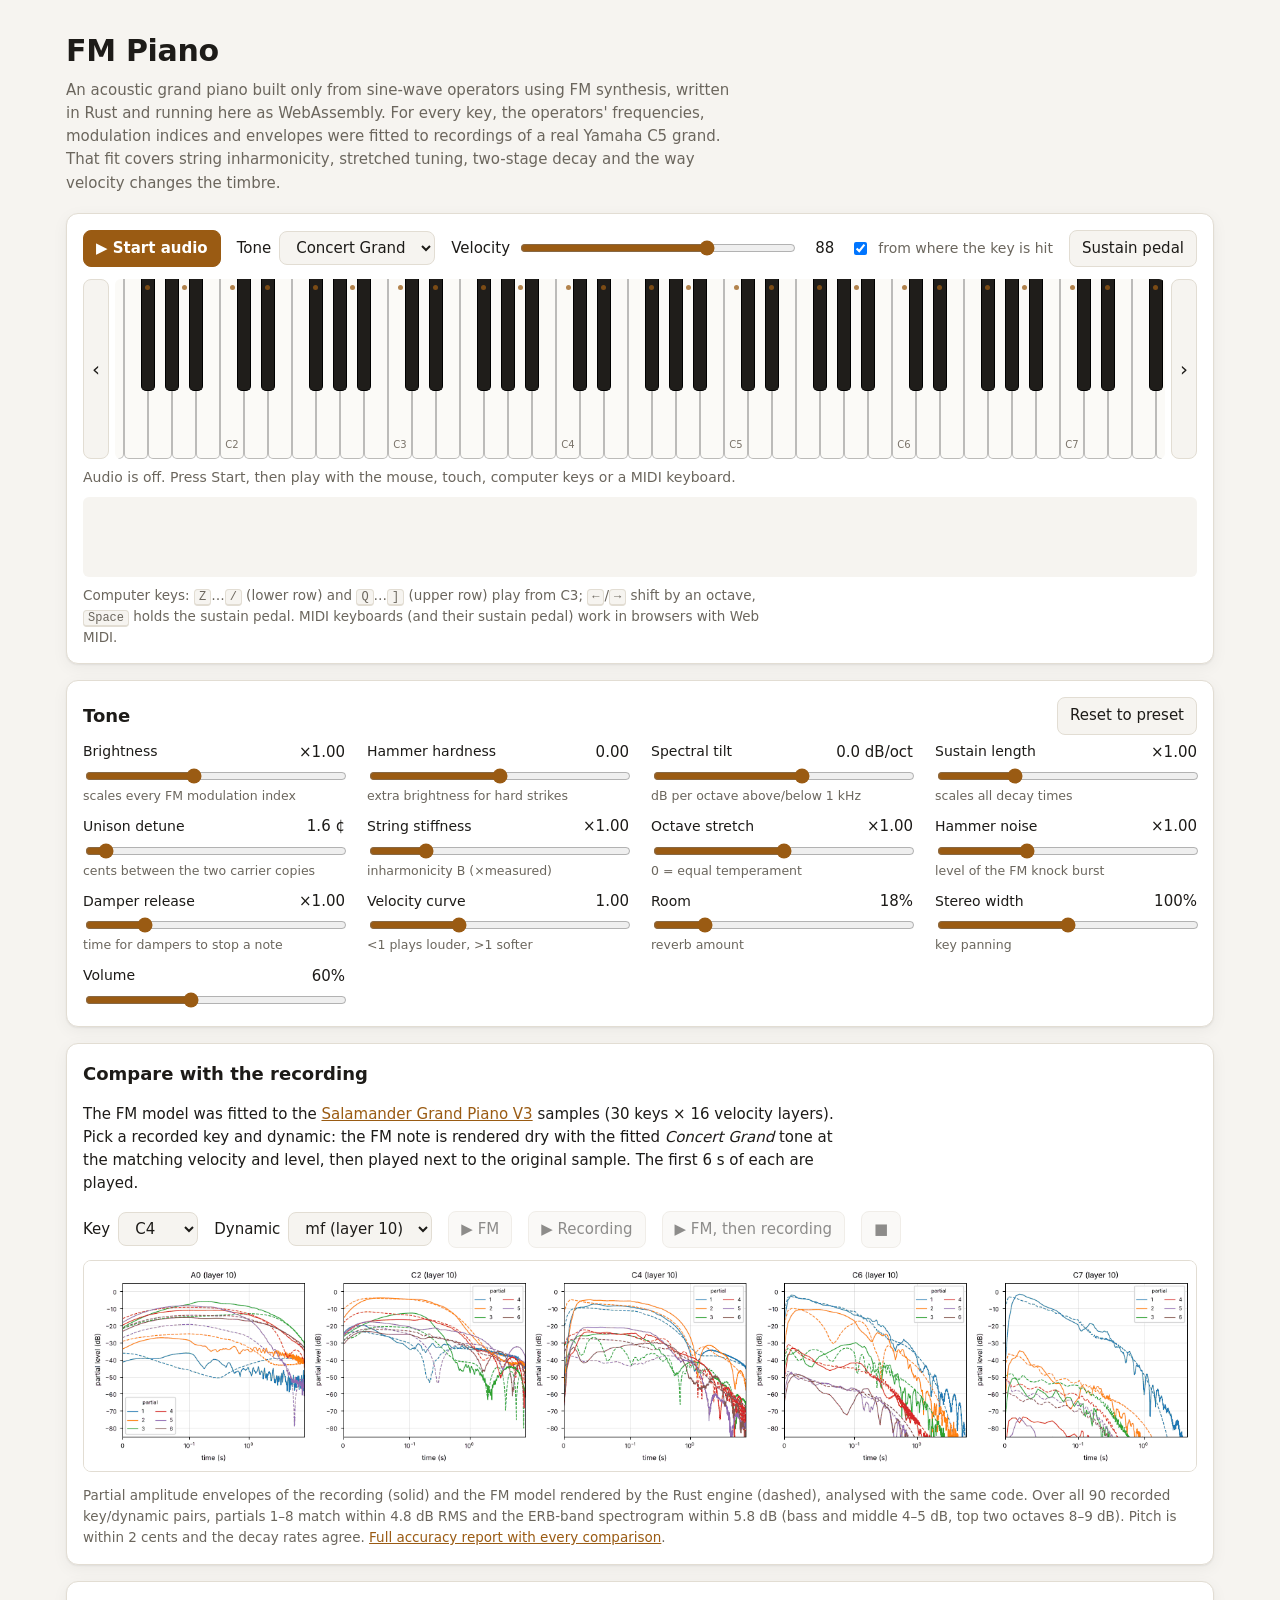
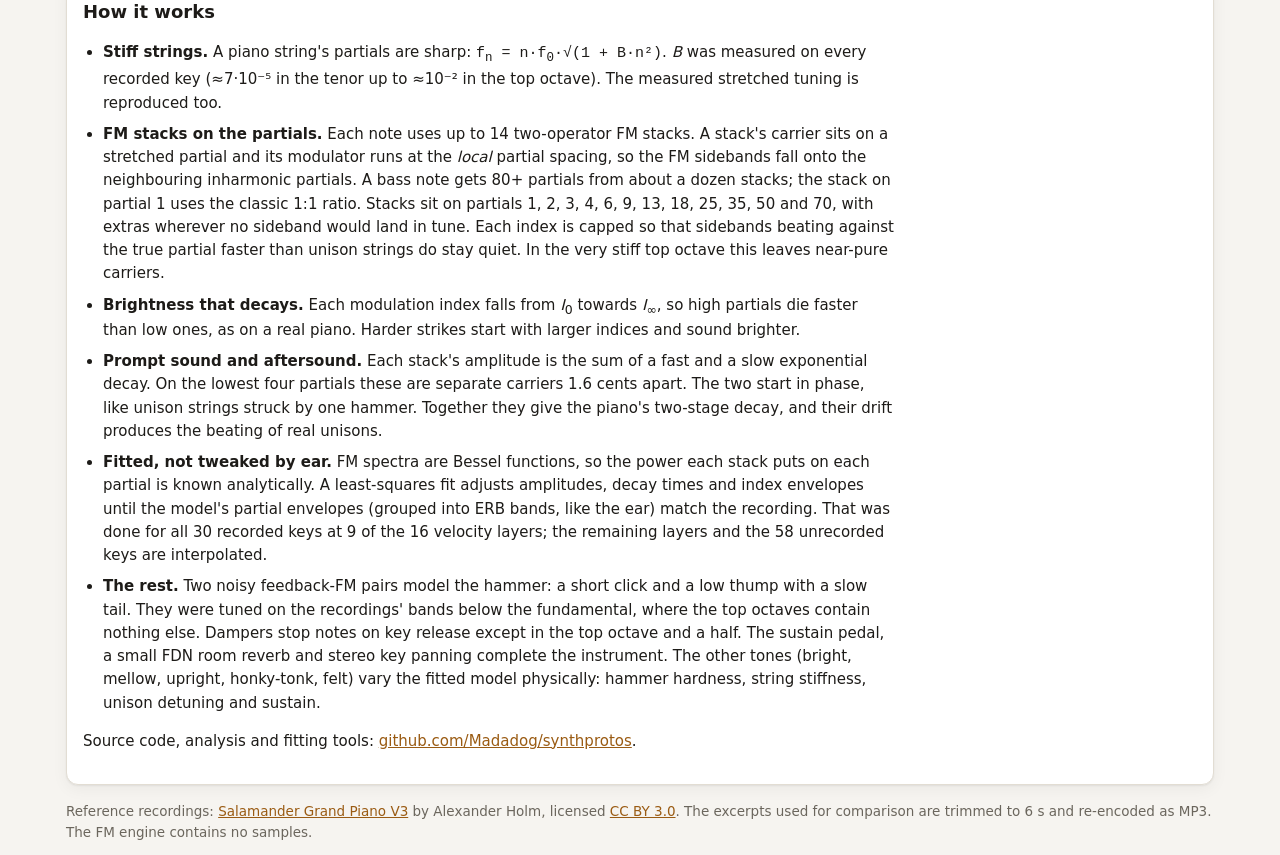
==== docs/index.html @ 1aa02323 "Add FM piano: Rust synth fitted to Salamander recordings, WASM web demo An acoustic piano made only " ====
<!doctype html>
<html lang="en">
<head>
<meta charset="utf-8">
<meta name="viewport" content="width=device-width, initial-scale=1">
<title>FM Piano</title>
<meta name="description" content="An acoustic piano emulated with FM synthesis in Rust/WebAssembly, fitted to recordings of a real grand piano.">
<link rel="stylesheet" href="style.css">
</head>
<body>
<header class="wrap">
  <h1>FM Piano</h1>
  <p class="lede">An acoustic grand piano built only from sine-wave operators using FM synthesis, written in Rust and running here as WebAssembly. For every key, the operators' frequencies, modulation indices and envelopes were fitted to recordings of a real Yamaha&nbsp;C5 grand. That fit covers string inharmonicity, stretched tuning, two-stage decay and the way velocity changes the timbre.</p>
</header>

<main class="wrap">
  <section class="panel" id="play">
    <div class="toolbar">
      <button id="power" class="primary" disabled>Loading…</button>
      <label>Tone <select id="preset" disabled></select></label>
      <label class="grow">Velocity <input type="range" id="velocity" min="1" max="127" value="88"><output id="velout">88</output></label>
      <label class="chk"><input type="checkbox" id="velpos" checked> from where the key is hit</label>
      <button id="sustain" aria-pressed="false" title="Space bar">Sustain pedal</button>
    </div>
    <div class="kbd-row">
      <button class="scroll" id="kbd-left" aria-label="Scroll keyboard left">‹</button>
      <div id="kbd-wrap"><div id="keyboard" role="group" aria-label="Piano keyboard, 88 keys"></div></div>
      <button class="scroll" id="kbd-right" aria-label="Scroll keyboard right">›</button>
    </div>
    <div class="statusbar">
      <span id="status">Audio is off. Press Start, then play with the mouse, touch, computer keys or a MIDI keyboard.</span>
      <span id="voices"></span>
    </div>
    <canvas id="scope" aria-label="Output spectrum"></canvas>
    <p class="hint">Computer keys: <kbd>Z</kbd>…<kbd>/</kbd> (lower row) and <kbd>Q</kbd>…<kbd>]</kbd> (upper row) play from <span id="octname">C3</span>; <kbd>←</kbd>/<kbd>→</kbd> shift by an octave, <kbd>Space</kbd> holds the sustain pedal. MIDI keyboards (and their sustain pedal) work in browsers with Web MIDI.</p>
  </section>

  <section class="panel" id="tone">
    <div class="head">
      <h2>Tone</h2>
      <button id="reset">Reset to preset</button>
    </div>
    <div class="sliders" id="sliders"></div>
  </section>

  <section class="panel" id="compare">
    <h2>Compare with the recording</h2>
    <p>The FM model was fitted to the <a href="https://archive.org/details/SalamanderGrandPianoV3">Salamander Grand Piano&nbsp;V3</a> samples (30 keys × 16 velocity layers). Pick a recorded key and dynamic: the FM note is rendered dry with the fitted <i>Concert Grand</i> tone at the matching velocity and level, then played next to the original sample. The first 6&nbsp;s of each are played.</p>
    <div class="toolbar">
      <label>Key <select id="ab-note"></select></label>
      <label>Dynamic <select id="ab-dyn">
        <option value="4">p (layer 4)</option>
        <option value="10" selected>mf (layer 10)</option>
        <option value="16">ff (layer 16)</option>
      </select></label>
      <button id="ab-fm" disabled>▶ FM</button>
      <button id="ab-ref" disabled>▶ Recording</button>
      <button id="ab-both" disabled>▶ FM, then recording</button>
      <button id="ab-stop" disabled>■</button>
    </div>
    <figure>
      <img src="img/fit_overview.png" alt="Partial envelopes of the recordings (solid) and the FM model (dashed) for several keys" loading="lazy">
      <figcaption>Partial amplitude envelopes of the recording (solid) and the FM model rendered by the Rust engine (dashed), analysed with the same code. Over all 90 recorded key/dynamic pairs, partials 1–8 match within 4.8&nbsp;dB RMS and the ERB-band spectrogram within 5.8&nbsp;dB (bass and middle 4–5&nbsp;dB, top two octaves 8–9&nbsp;dB). Pitch is within 2&nbsp;cents and the decay rates agree. <a href="img/">Full accuracy report with every comparison</a>.</figcaption>
    </figure>
  </section>

  <section class="panel" id="how">
    <h2>How it works</h2>
    <ul class="how">
      <li><b>Stiff strings.</b> A piano string's partials are sharp: <code>f<sub>n</sub> = n·f<sub>0</sub>·√(1 + B·n²)</code>. <i>B</i> was measured on every recorded key (≈7·10⁻⁵ in the tenor up to ≈10⁻² in the top octave). The measured stretched tuning is reproduced too.</li>
      <li><b>FM stacks on the partials.</b> Each note uses up to 14 two-operator FM stacks. A stack's carrier sits on a stretched partial and its modulator runs at the <i>local</i> partial spacing, so the FM sidebands fall onto the neighbouring inharmonic partials. A bass note gets 80+ partials from about a dozen stacks; the stack on partial 1 uses the classic 1:1 ratio. Stacks sit on partials 1, 2, 3, 4, 6, 9, 13, 18, 25, 35, 50 and 70, with extras wherever no sideband would land in tune. Each index is capped so that sidebands beating against the true partial faster than unison strings do stay quiet. In the very stiff top octave this leaves near-pure carriers.</li>
      <li><b>Brightness that decays.</b> Each modulation index falls from <i>I</i><sub>0</sub> towards <i>I</i><sub>∞</sub>, so high partials die faster than low ones, as on a real piano. Harder strikes start with larger indices and sound brighter.</li>
      <li><b>Prompt sound and aftersound.</b> Each stack's amplitude is the sum of a fast and a slow exponential decay. On the lowest four partials these are separate carriers 1.6 cents apart. The two start in phase, like unison strings struck by one hammer. Together they give the piano's two-stage decay, and their drift produces the beating of real unisons.</li>
      <li><b>Fitted, not tweaked by ear.</b> FM spectra are Bessel functions, so the power each stack puts on each partial is known analytically. A least-squares fit adjusts amplitudes, decay times and index envelopes until the model's partial envelopes (grouped into ERB bands, like the ear) match the recording. That was done for all 30 recorded keys at 9 of the 16 velocity layers; the remaining layers and the 58 unrecorded keys are interpolated.</li>
      <li><b>The rest.</b> Two noisy feedback-FM pairs model the hammer: a short click and a low thump with a slow tail. They were tuned on the recordings' bands below the fundamental, where the top octaves contain nothing else. Dampers stop notes on key release except in the top octave and a half. The sustain pedal, a small FDN room reverb and stereo key panning complete the instrument. The other tones (bright, mellow, upright, honky-tonk, felt) vary the fitted model physically: hammer hardness, string stiffness, unison detuning and sustain.</li>
    </ul>
    <p>Source code, analysis and fitting tools: <a id="repo-link" href="https://github.com/Madadog/synthprotos">github.com/Madadog/synthprotos</a>.</p>
  </section>
</main>

<footer class="wrap">
  <p>Reference recordings: <a href="https://archive.org/details/SalamanderGrandPianoV3">Salamander Grand Piano V3</a> by Alexander Holm, licensed <a href="https://creativecommons.org/licenses/by/3.0/">CC BY 3.0</a>. The excerpts used for comparison are trimmed to 6&nbsp;s and re-encoded as MP3. The FM engine contains no samples.</p>
</footer>
<script type="module" src="app.js"></script>
</body>
</html>
---- docs/style.css ----
:root {
  --bg: #f6f4f0;
  --panel: #ffffff;
  --text: #1d1b18;
  --muted: #6b665d;
  --line: #e2ddd3;
  --accent: #9a5b13;
  --accent-text: #ffffff;
  --white-key: #fbfaf7;
  --white-key-down: #e9c58f;
  --black-key: #1f1d1a;
  --black-key-down: #a8661c;
  --shadow: 0 1px 2px rgba(0, 0, 0, .06), 0 4px 16px rgba(0, 0, 0, .05);
  color-scheme: light;
}
@media (prefers-color-scheme: dark) {
  :root {
    --bg: #141310;
    --panel: #1d1b17;
    --text: #ece8df;
    --muted: #a39d91;
    --line: #34302a;
    --accent: #d9913a;
    --accent-text: #1a1206;
    --white-key: #e9e5dc;
    --white-key-down: #e0b06a;
    --black-key: #0b0a09;
    --black-key-down: #b8742a;
    --shadow: 0 1px 2px rgba(0, 0, 0, .4);
    color-scheme: dark;
  }
}
* { box-sizing: border-box; }
html { -webkit-text-size-adjust: 100%; }
body {
  margin: 0;
  background: var(--bg);
  color: var(--text);
  font: 15px/1.55 system-ui, -apple-system, "Segoe UI", Roboto, sans-serif;
}
a { color: var(--accent); }
.wrap { max-width: 1180px; margin: 0 auto; padding: 0 16px; }
header h1 { font-size: 30px; margin: 28px 0 4px; letter-spacing: -.01em; }
.lede { margin: 0 0 18px; color: var(--muted); max-width: 70ch; }
.panel {
  background: var(--panel);
  border: 1px solid var(--line);
  border-radius: 12px;
  padding: 16px;
  margin: 0 0 16px;
  box-shadow: var(--shadow);
}
.panel h2 { font-size: 18px; margin: 0 0 10px; }
.panel p { max-width: 80ch; }
.head { display: flex; align-items: center; justify-content: space-between; gap: 12px; margin-bottom: 6px; }
.head h2 { margin: 0; }
.toolbar { display: flex; flex-wrap: wrap; align-items: center; gap: 10px 16px; margin-bottom: 12px; }
.toolbar label { display: inline-flex; align-items: center; gap: 8px; }
.toolbar .grow { flex: 1 1 220px; }
.toolbar .grow input { flex: 1; min-width: 80px; }
.chk { color: var(--muted); font-size: 14px; }
button, select {
  font: inherit;
  color: var(--text);
  background: var(--bg);
  border: 1px solid var(--line);
  border-radius: 8px;
  padding: 6px 12px;
  cursor: pointer;
}
button:hover:not(:disabled), select:hover:not(:disabled) { border-color: var(--accent); }
button:disabled, select:disabled { opacity: .5; cursor: default; }
button.primary { background: var(--accent); color: var(--accent-text); border-color: var(--accent); font-weight: 600; }
button[aria-pressed="true"] { background: var(--accent); color: var(--accent-text); border-color: var(--accent); }
output { font-variant-numeric: tabular-nums; min-width: 3ch; display: inline-block; text-align: right; }
input[type=range] { accent-color: var(--accent); }

.kbd-row { display: flex; align-items: stretch; gap: 6px; }
.kbd-row .scroll { padding: 0 8px; font-size: 20px; }
#kbd-wrap { overflow-x: auto; flex: 1; border-radius: 6px; scrollbar-width: thin; }
#keyboard { position: relative; height: 180px; user-select: none; -webkit-user-select: none; touch-action: none; }
.key { position: absolute; top: 0; border: 1px solid #00000040; border-top: none; border-radius: 0 0 5px 5px; }
.key.white { background: var(--white-key); height: 100%; z-index: 1; }
.key.black { background: var(--black-key); height: 62%; z-index: 2; border-color: #000; }
.key.white.down { background: var(--white-key-down); }
.key.black.down { background: var(--black-key-down); }
.key .lbl { position: absolute; bottom: 6px; width: 100%; text-align: center; font-size: 10px; color: #7b746a; pointer-events: none; }
.key.ref::after {
  content: ""; position: absolute; top: 6px; left: 50%; width: 5px; height: 5px; margin-left: -2.5px;
  border-radius: 50%; background: var(--accent); opacity: .75;
}
.statusbar { display: flex; justify-content: space-between; gap: 12px; color: var(--muted); font-size: 14px; margin-top: 8px; }
#scope { width: 100%; height: 80px; display: block; margin-top: 8px; border-radius: 6px; background: var(--bg); }
.hint { color: var(--muted); font-size: 13.5px; margin: 8px 0 0; }
kbd { font: 12px ui-monospace, monospace; border: 1px solid var(--line); border-bottom-width: 2px; border-radius: 4px; padding: 0 4px; background: var(--bg); }

.sliders { display: grid; grid-template-columns: repeat(auto-fill, minmax(250px, 1fr)); gap: 10px 22px; }
.slider { display: grid; grid-template-columns: 1fr auto; align-items: center; gap: 2px 8px; }
.slider span { font-size: 14px; }
.slider input { grid-column: 1 / -1; width: 100%; }
.slider small { grid-column: 1 / -1; color: var(--muted); font-size: 12.5px; margin-top: -2px; }

figure { margin: 12px 0 0; }
figure img { width: 100%; height: auto; border-radius: 8px; border: 1px solid var(--line); background: #fff; }
figcaption { color: var(--muted); font-size: 13.5px; margin-top: 6px; }
.how { padding-left: 20px; max-width: 85ch; }
.how li { margin-bottom: 8px; }
footer { color: var(--muted); font-size: 13.5px; padding-bottom: 32px; }
@media (max-width: 600px) {
  header h1 { font-size: 24px; }
  #keyboard { height: 150px; }
}
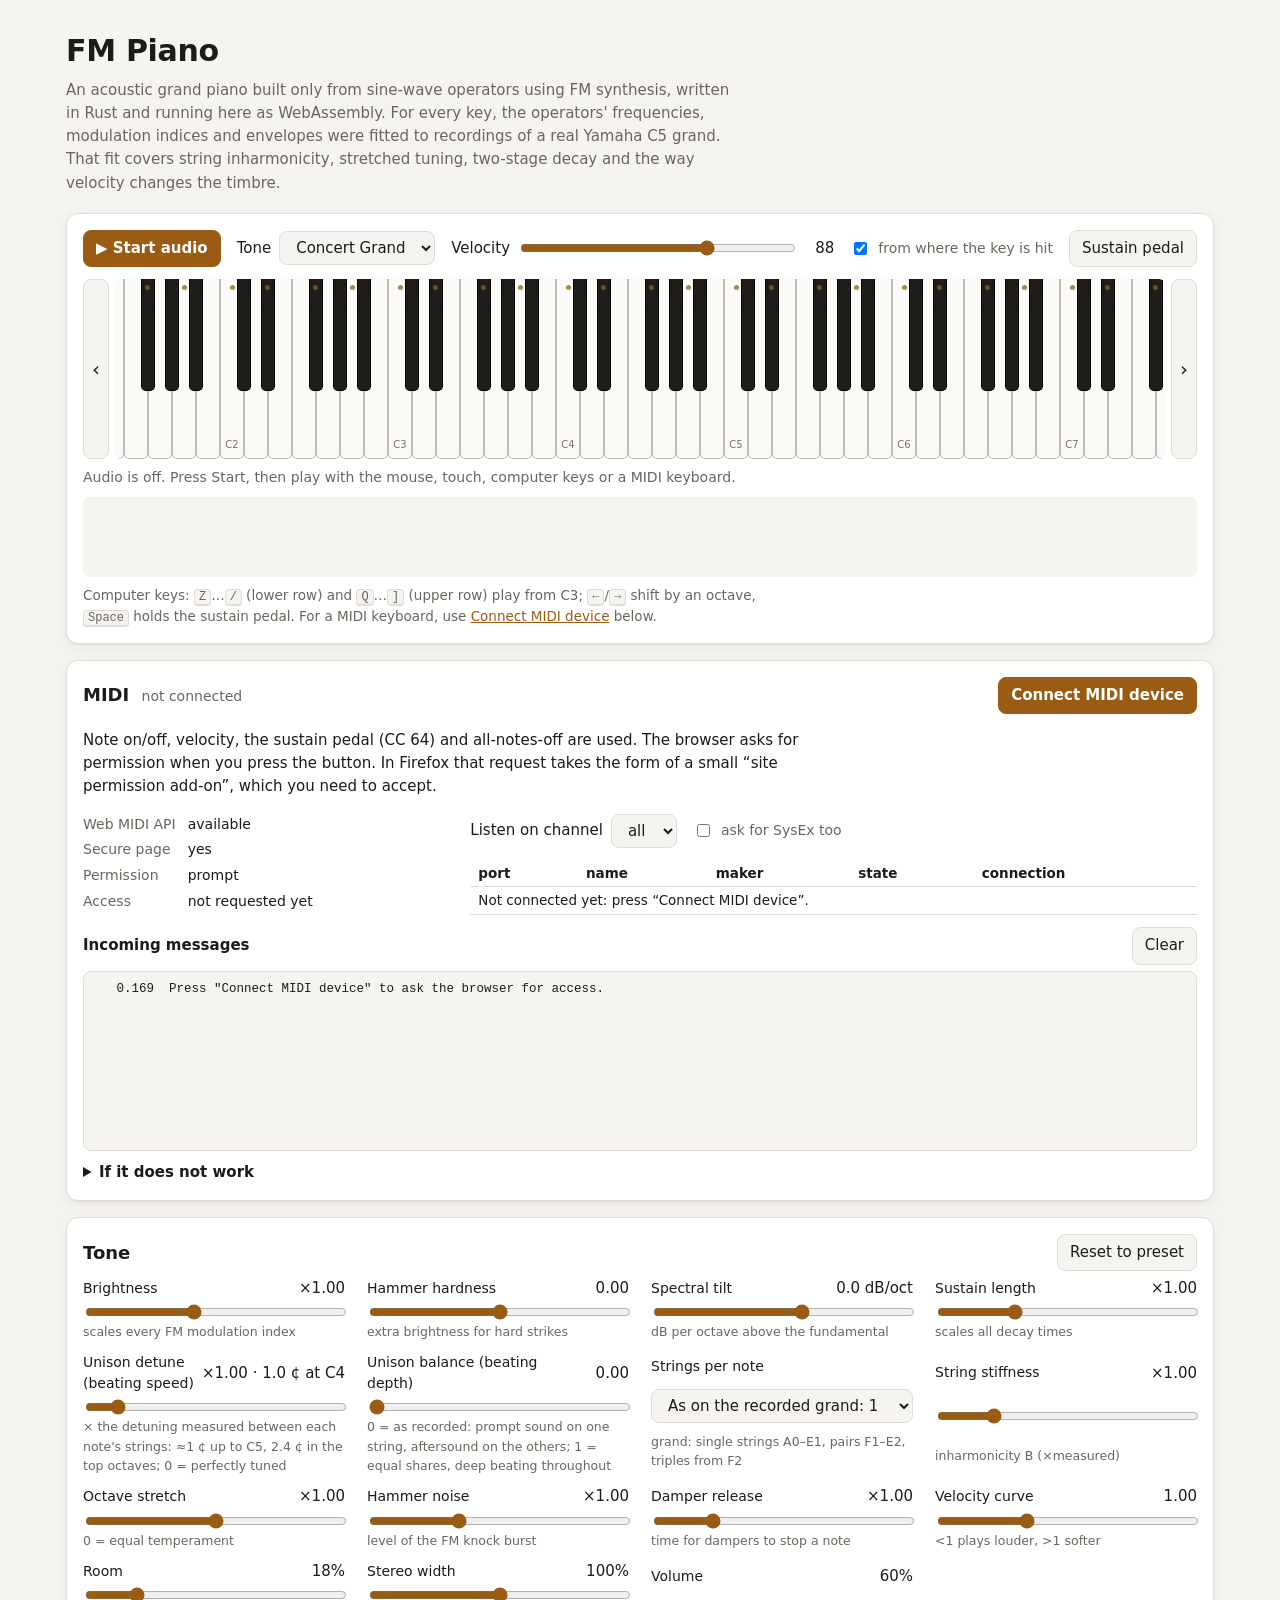
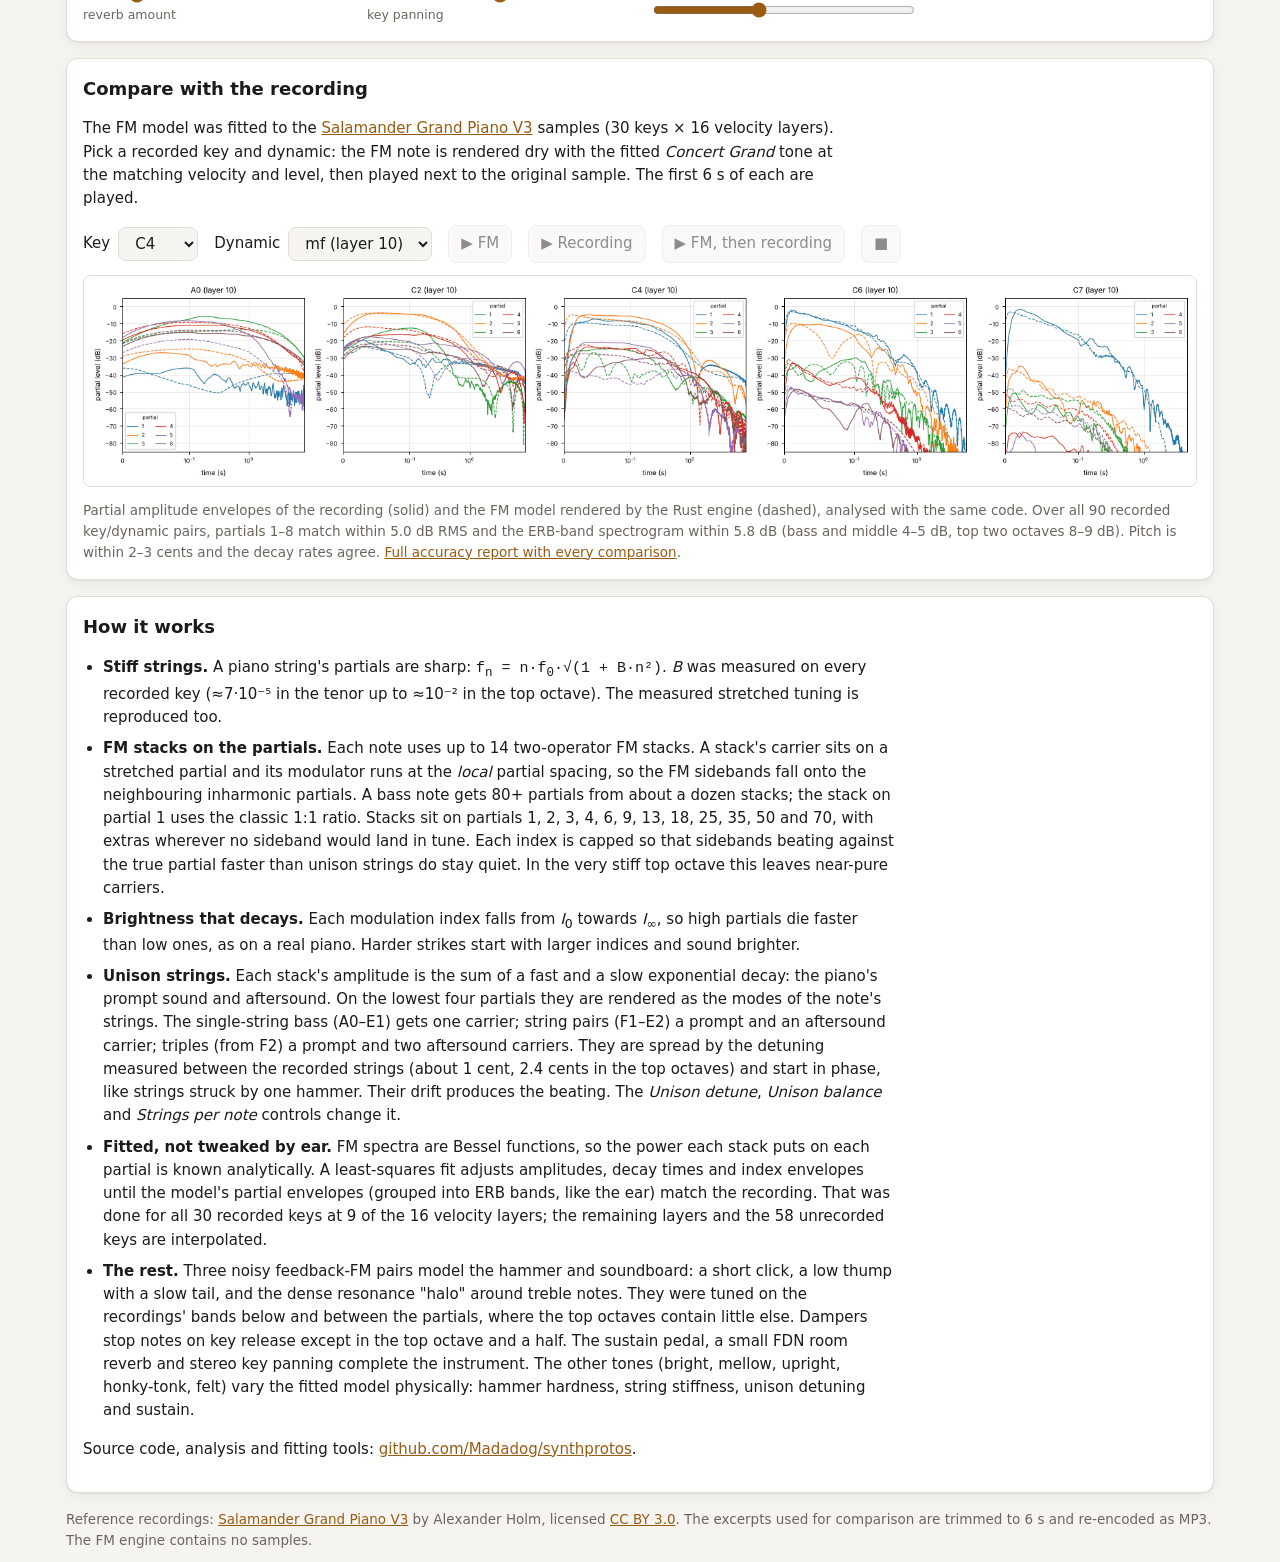
==== commit 8ad4104b: "Model 1/2/3 unison strings with adjustable beating; add MIDI diagnostics panel Unison strings - tool" ====
--- a/docs/index.html
+++ b/docs/index.html
@@ -32,7 +32,43 @@
       <span id="voices"></span>
     </div>
     <canvas id="scope" aria-label="Output spectrum"></canvas>
-    <p class="hint">Computer keys: <kbd>Z</kbd>…<kbd>/</kbd> (lower row) and <kbd>Q</kbd>…<kbd>]</kbd> (upper row) play from <span id="octname">C3</span>; <kbd>←</kbd>/<kbd>→</kbd> shift by an octave, <kbd>Space</kbd> holds the sustain pedal. MIDI keyboards (and their sustain pedal) work in browsers with Web MIDI.</p>
+    <p class="hint">Computer keys: <kbd>Z</kbd>…<kbd>/</kbd> (lower row) and <kbd>Q</kbd>…<kbd>]</kbd> (upper row) play from <span id="octname">C3</span>; <kbd>←</kbd>/<kbd>→</kbd> shift by an octave, <kbd>Space</kbd> holds the sustain pedal. For a MIDI keyboard, use <a href="#midi">Connect MIDI device</a> below.</p>
+  </section>
+
+  <section class="panel" id="midi">
+    <div class="head">
+      <h2>MIDI <small id="midi-summary" class="muted"></small></h2>
+      <button id="midi-connect" class="primary" disabled>Connect MIDI device</button>
+    </div>
+    <p>Note on/off, velocity, the sustain pedal (CC 64) and all-notes-off are used. The browser asks for permission when you press the button. In Firefox that request takes the form of a small “site permission add-on”, which you need to accept.</p>
+    <div class="midi-grid">
+      <dl class="midi-status">
+        <dt>Web MIDI API</dt><dd id="midi-api">…</dd>
+        <dt>Secure page</dt><dd id="midi-secure">…</dd>
+        <dt>Permission</dt><dd id="midi-perm">…</dd>
+        <dt>Access</dt><dd id="midi-access">not requested yet</dd>
+      </dl>
+      <div>
+        <div class="toolbar">
+          <label>Listen on channel <select id="midi-channel"><option value="-1">all</option></select></label>
+          <label class="chk"><input type="checkbox" id="midi-sysex"> ask for SysEx too</label>
+        </div>
+        <table class="midi-devices"><thead><tr><th>port</th><th>name</th><th>maker</th><th>state</th><th>connection</th></tr></thead><tbody id="midi-devices"></tbody></table>
+      </div>
+    </div>
+    <div class="toolbar log-head"><b>Incoming messages</b> <span id="midi-count" class="muted"></span><button id="midi-clear">Clear</button></div>
+    <pre id="midi-log" aria-live="polite"></pre>
+    <details id="midi-help-firefox">
+      <summary>If it does not work</summary>
+      <ul class="how">
+        <li><b>Firefox</b> (version 108 or later) grants MIDI per site through an automatically generated “site permission add-on”. After pressing <i>Connect</i>, a prompt appears at the left of the address bar asking to add it: choose to continue and add it. If you dismissed or blocked it earlier, Firefox refuses at once (the log shows <code>SecurityError</code>). Remove the old decision under <code>about:addons</code> → <i>Site Permissions</i>, or via the site information icon in the address bar, then press <i>Connect</i> again. The add-on cannot be installed in private windows, and it is disabled when <code>dom.webmidi.enabled</code> is false in <code>about:config</code> or by an enterprise policy.</li>
+        <li><b>Chrome / Edge</b>: allow “Use your MIDI devices” when asked. If you blocked it, open the site information icon in the address bar → <i>Site settings</i> → <i>MIDI devices</i> → <i>Allow</i>, then reload.</li>
+        <li><b>Safari</b> does not support Web MIDI.</li>
+        <li><b>Access granted but no devices</b>: plug the device in (the list updates by itself) and make sure no other program holds it exclusively. On Linux the browser uses ALSA, so the device should be listed by <code>aconnect -l</code>. Some devices only appear after a browser restart.</li>
+        <li><b>Messages arrive but nothing sounds</b>: press <i>Start audio</i> first, and check the channel filter.</li>
+      </ul>
+      <p class="muted">Browser: <code id="midi-browser"></code></p>
+    </details>
   </section>
 
   <section class="panel" id="tone">
@@ -60,7 +96,7 @@
     </div>
     <figure>
       <img src="img/fit_overview.png" alt="Partial envelopes of the recordings (solid) and the FM model (dashed) for several keys" loading="lazy">
-      <figcaption>Partial amplitude envelopes of the recording (solid) and the FM model rendered by the Rust engine (dashed), analysed with the same code. Over all 90 recorded key/dynamic pairs, partials 1–8 match within 4.8&nbsp;dB RMS and the ERB-band spectrogram within 5.8&nbsp;dB (bass and middle 4–5&nbsp;dB, top two octaves 8–9&nbsp;dB). Pitch is within 2&nbsp;cents and the decay rates agree. <a href="img/">Full accuracy report with every comparison</a>.</figcaption>
+      <figcaption>Partial amplitude envelopes of the recording (solid) and the FM model rendered by the Rust engine (dashed), analysed with the same code. Over all 90 recorded key/dynamic pairs, partials 1–8 match within 5.0&nbsp;dB RMS and the ERB-band spectrogram within 5.8&nbsp;dB (bass and middle 4–5&nbsp;dB, top two octaves 8–9&nbsp;dB). Pitch is within 2–3&nbsp;cents and the decay rates agree. <a href="img/">Full accuracy report with every comparison</a>.</figcaption>
     </figure>
   </section>
 
@@ -70,9 +106,9 @@
       <li><b>Stiff strings.</b> A piano string's partials are sharp: <code>f<sub>n</sub> = n·f<sub>0</sub>·√(1 + B·n²)</code>. <i>B</i> was measured on every recorded key (≈7·10⁻⁵ in the tenor up to ≈10⁻² in the top octave). The measured stretched tuning is reproduced too.</li>
       <li><b>FM stacks on the partials.</b> Each note uses up to 14 two-operator FM stacks. A stack's carrier sits on a stretched partial and its modulator runs at the <i>local</i> partial spacing, so the FM sidebands fall onto the neighbouring inharmonic partials. A bass note gets 80+ partials from about a dozen stacks; the stack on partial 1 uses the classic 1:1 ratio. Stacks sit on partials 1, 2, 3, 4, 6, 9, 13, 18, 25, 35, 50 and 70, with extras wherever no sideband would land in tune. Each index is capped so that sidebands beating against the true partial faster than unison strings do stay quiet. In the very stiff top octave this leaves near-pure carriers.</li>
       <li><b>Brightness that decays.</b> Each modulation index falls from <i>I</i><sub>0</sub> towards <i>I</i><sub>∞</sub>, so high partials die faster than low ones, as on a real piano. Harder strikes start with larger indices and sound brighter.</li>
-      <li><b>Prompt sound and aftersound.</b> Each stack's amplitude is the sum of a fast and a slow exponential decay. On the lowest four partials these are separate carriers 1.6 cents apart. The two start in phase, like unison strings struck by one hammer. Together they give the piano's two-stage decay, and their drift produces the beating of real unisons.</li>
+      <li><b>Unison strings.</b> Each stack's amplitude is the sum of a fast and a slow exponential decay: the piano's prompt sound and aftersound. On the lowest four partials they are rendered as the modes of the note's strings. The single-string bass (A0–E1) gets one carrier; string pairs (F1–E2) a prompt and an aftersound carrier; triples (from F2) a prompt and two aftersound carriers. They are spread by the detuning measured between the recorded strings (about 1&nbsp;cent, 2.4&nbsp;cents in the top octaves) and start in phase, like strings struck by one hammer. Their drift produces the beating. The <i>Unison detune</i>, <i>Unison balance</i> and <i>Strings per note</i> controls change it.</li>
       <li><b>Fitted, not tweaked by ear.</b> FM spectra are Bessel functions, so the power each stack puts on each partial is known analytically. A least-squares fit adjusts amplitudes, decay times and index envelopes until the model's partial envelopes (grouped into ERB bands, like the ear) match the recording. That was done for all 30 recorded keys at 9 of the 16 velocity layers; the remaining layers and the 58 unrecorded keys are interpolated.</li>
-      <li><b>The rest.</b> Two noisy feedback-FM pairs model the hammer: a short click and a low thump with a slow tail. They were tuned on the recordings' bands below the fundamental, where the top octaves contain nothing else. Dampers stop notes on key release except in the top octave and a half. The sustain pedal, a small FDN room reverb and stereo key panning complete the instrument. The other tones (bright, mellow, upright, honky-tonk, felt) vary the fitted model physically: hammer hardness, string stiffness, unison detuning and sustain.</li>
+      <li><b>The rest.</b> Three noisy feedback-FM pairs model the hammer and soundboard: a short click, a low thump with a slow tail, and the dense resonance "halo" around treble notes. They were tuned on the recordings' bands below and between the partials, where the top octaves contain little else. Dampers stop notes on key release except in the top octave and a half. The sustain pedal, a small FDN room reverb and stereo key panning complete the instrument. The other tones (bright, mellow, upright, honky-tonk, felt) vary the fitted model physically: hammer hardness, string stiffness, unison detuning and sustain.</li>
     </ul>
     <p>Source code, analysis and fitting tools: <a id="repo-link" href="https://github.com/Madadog/synthprotos">github.com/Madadog/synthprotos</a>.</p>
   </section>
--- a/docs/style.css
+++ b/docs/style.css
@@ -110,3 +110,23 @@
   header h1 { font-size: 24px; }
   #keyboard { height: 150px; }
 }
+
+.muted { color: var(--muted); font-weight: normal; }
+.panel h2 small { font-size: 14px; margin-left: 6px; }
+.slider select { grid-column: 1 / -1; width: 100%; }
+.midi-grid { display: grid; grid-template-columns: minmax(220px, 1fr) 2fr; gap: 12px 24px; align-items: start; }
+.midi-status { display: grid; grid-template-columns: auto 1fr; gap: 4px 12px; margin: 0; font-size: 14px; }
+.midi-status dt { color: var(--muted); }
+.midi-status dd { margin: 0; overflow-wrap: anywhere; }
+.midi-devices { width: 100%; border-collapse: collapse; font-size: 13.5px; }
+.midi-devices th, .midi-devices td { text-align: left; padding: 3px 8px; border-bottom: 1px solid var(--line); overflow-wrap: anywhere; }
+.log-head { margin: 12px 0 6px; }
+.log-head button { margin-left: auto; }
+#midi-log {
+  height: 180px; overflow: auto; margin: 0; padding: 8px 10px;
+  background: var(--bg); border: 1px solid var(--line); border-radius: 8px;
+  font: 12.5px/1.45 ui-monospace, SFMono-Regular, Menlo, Consolas, monospace; white-space: pre;
+}
+#midi details, details#midi-help-firefox { margin-top: 10px; }
+details summary { cursor: pointer; font-weight: 600; }
+@media (max-width: 700px) { .midi-grid { grid-template-columns: 1fr; } }
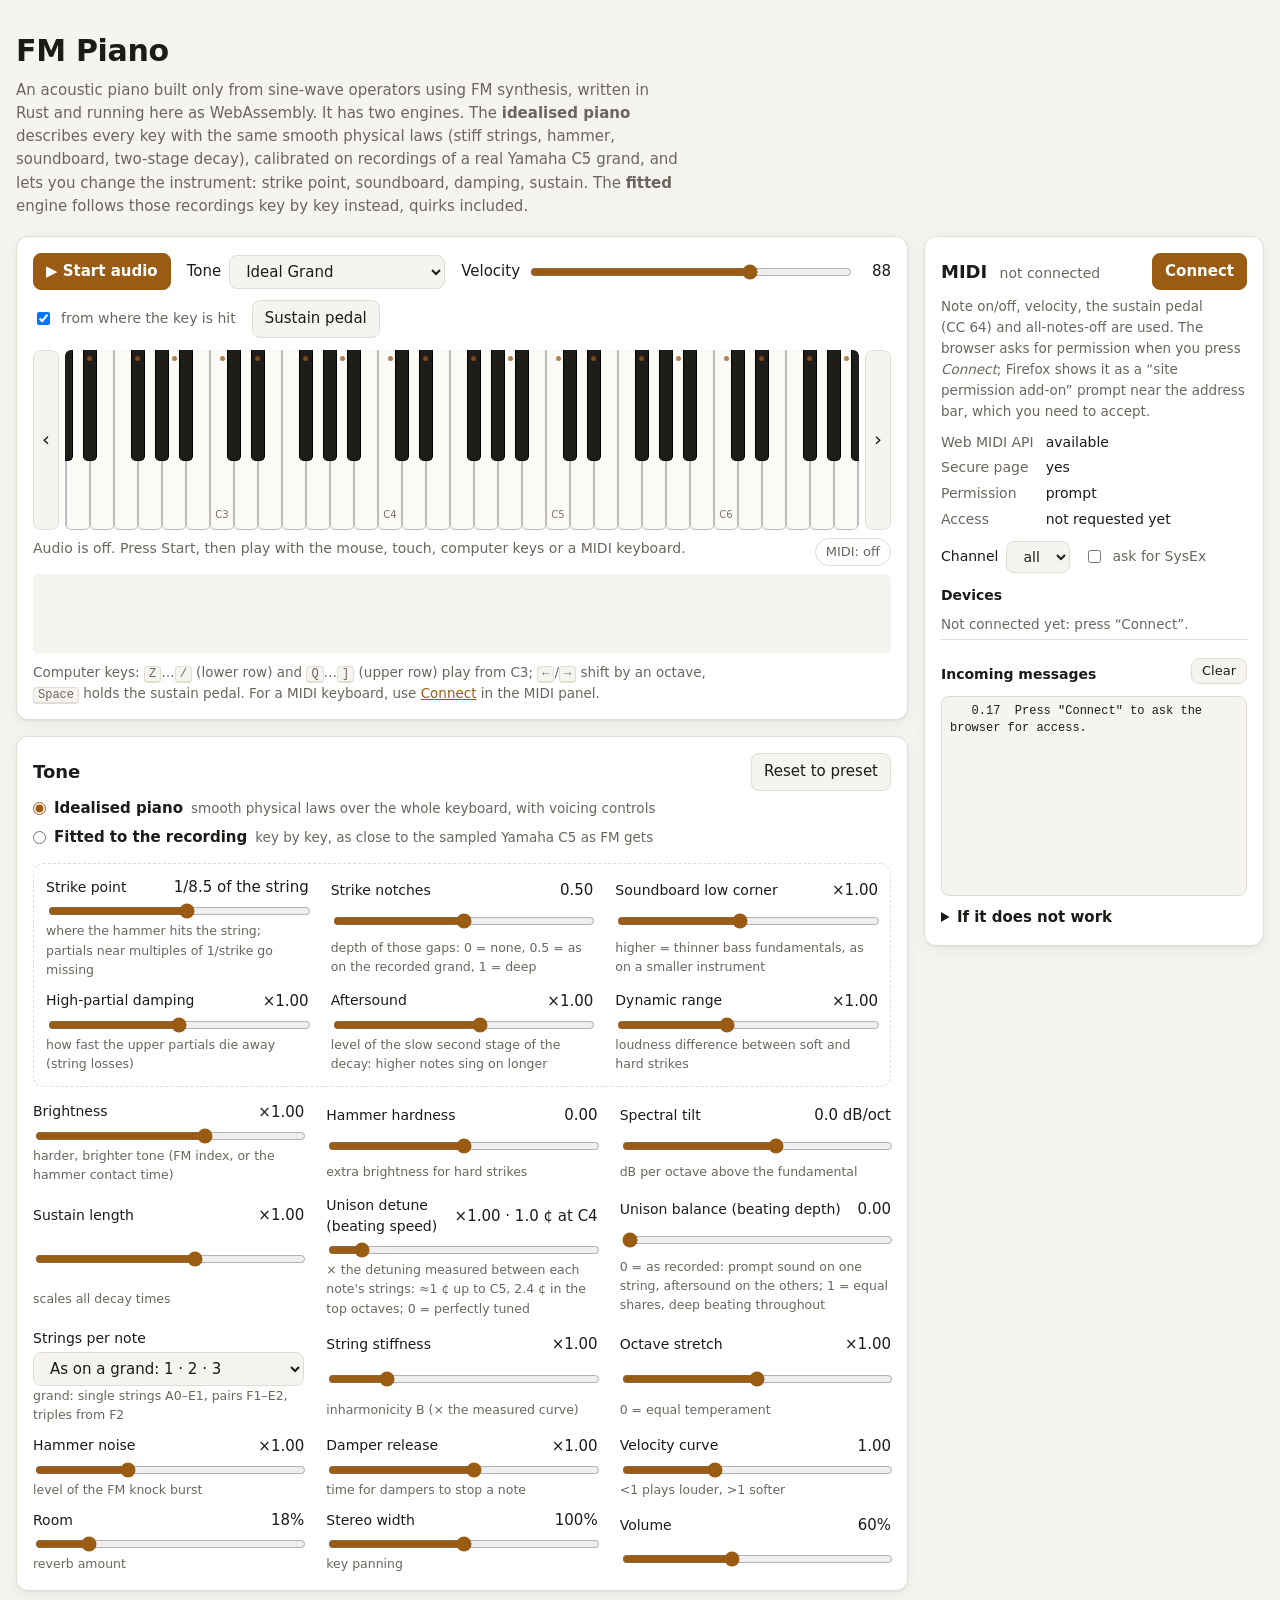
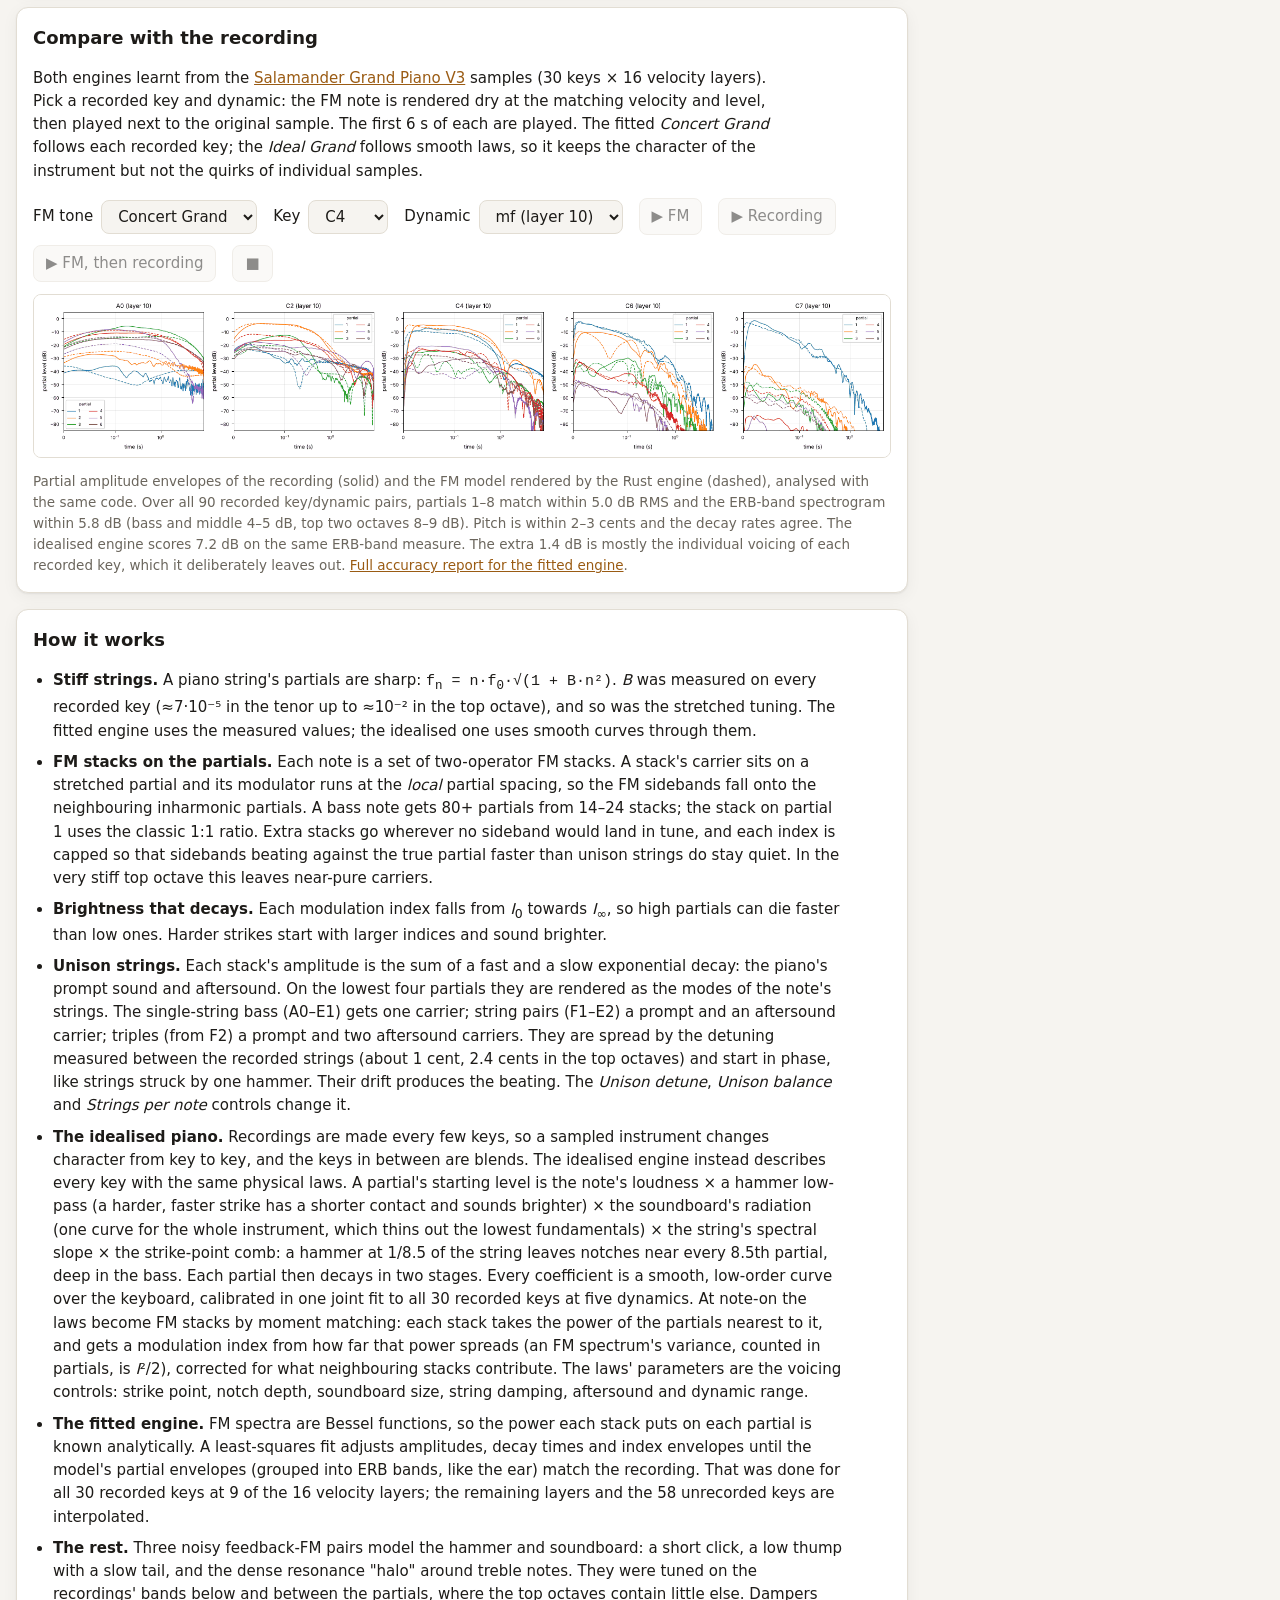
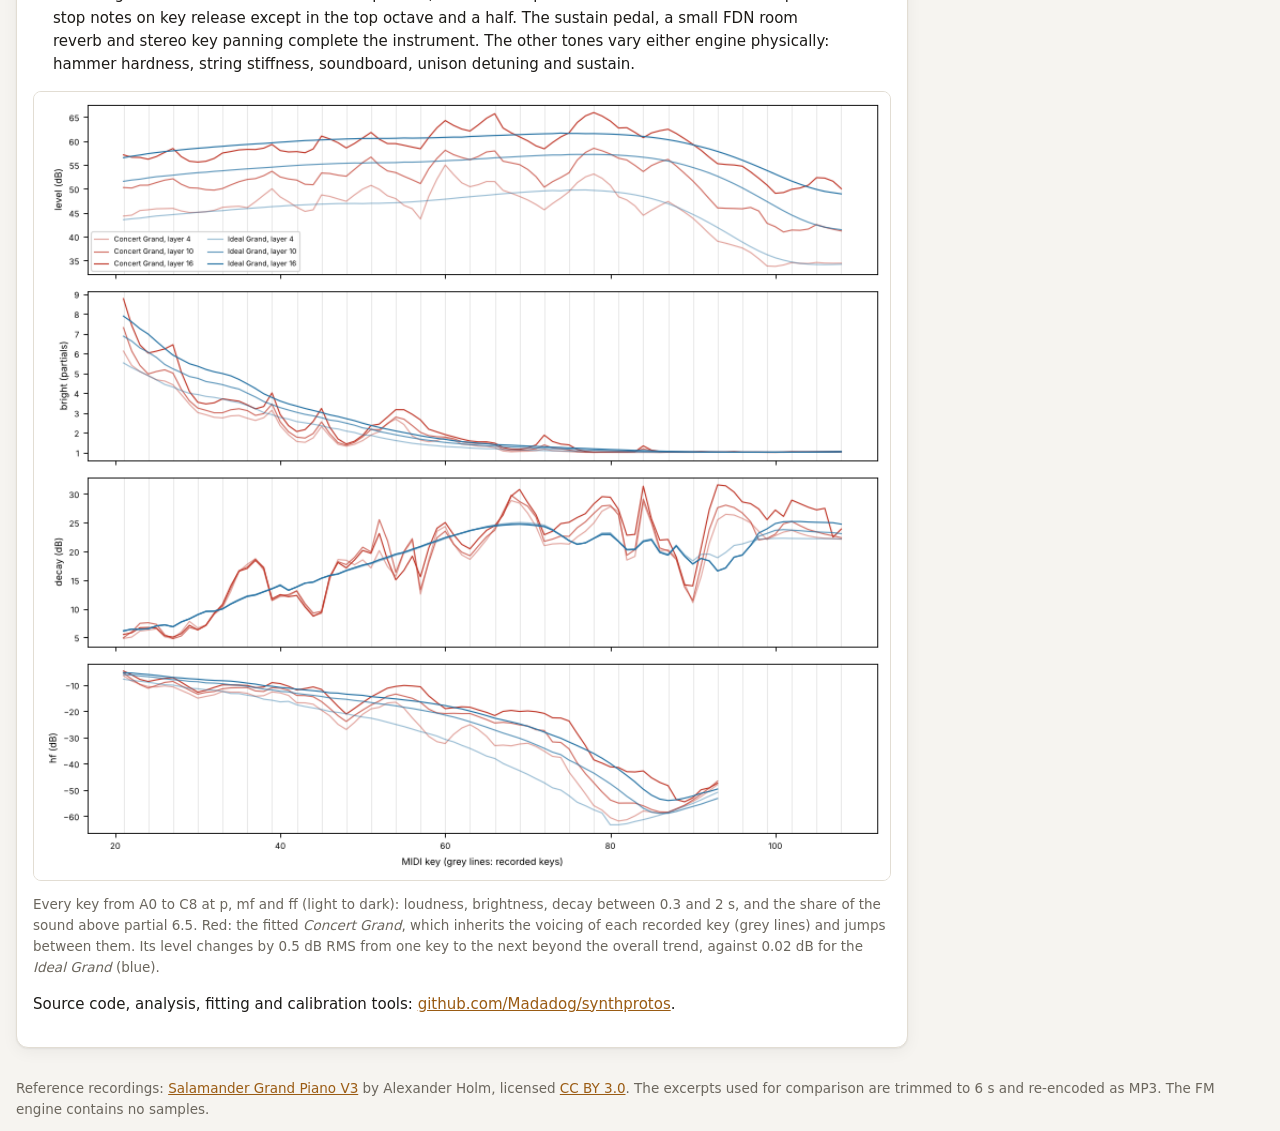
==== commit 377e1af8: "Add an idealised piano engine; move MIDI to a sidebar The fitted engine follows the 30 recorded keys" ====
--- a/docs/index.html
+++ b/docs/index.html
@@ -10,10 +10,11 @@
 <body>
 <header class="wrap">
   <h1>FM Piano</h1>
-  <p class="lede">An acoustic grand piano built only from sine-wave operators using FM synthesis, written in Rust and running here as WebAssembly. For every key, the operators' frequencies, modulation indices and envelopes were fitted to recordings of a real Yamaha&nbsp;C5 grand. That fit covers string inharmonicity, stretched tuning, two-stage decay and the way velocity changes the timbre.</p>
+  <p class="lede">An acoustic piano built only from sine-wave operators using FM synthesis, written in Rust and running here as WebAssembly. It has two engines. The <b>idealised piano</b> describes every key with the same smooth physical laws (stiff strings, hammer, soundboard, two-stage decay), calibrated on recordings of a real Yamaha&nbsp;C5 grand, and lets you change the instrument: strike point, soundboard, damping, sustain. The <b>fitted</b> engine follows those recordings key by key instead, quirks included.</p>
 </header>
 
-<main class="wrap">
+<div class="wrap layout">
+<main>
   <section class="panel" id="play">
     <div class="toolbar">
       <button id="power" class="primary" disabled>Loading…</button>
@@ -29,60 +30,31 @@
     </div>
     <div class="statusbar">
       <span id="status">Audio is off. Press Start, then play with the mouse, touch, computer keys or a MIDI keyboard.</span>
-      <span id="voices"></span>
+      <span class="status-right"><span id="voices"></span><a href="#midi" id="midi-chip" class="chip" title="MIDI input (see the MIDI panel)">MIDI: off</a></span>
     </div>
     <canvas id="scope" aria-label="Output spectrum"></canvas>
-    <p class="hint">Computer keys: <kbd>Z</kbd>…<kbd>/</kbd> (lower row) and <kbd>Q</kbd>…<kbd>]</kbd> (upper row) play from <span id="octname">C3</span>; <kbd>←</kbd>/<kbd>→</kbd> shift by an octave, <kbd>Space</kbd> holds the sustain pedal. For a MIDI keyboard, use <a href="#midi">Connect MIDI device</a> below.</p>
+    <p class="hint">Computer keys: <kbd>Z</kbd>…<kbd>/</kbd> (lower row) and <kbd>Q</kbd>…<kbd>]</kbd> (upper row) play from <span id="octname">C3</span>; <kbd>←</kbd>/<kbd>→</kbd> shift by an octave, <kbd>Space</kbd> holds the sustain pedal. For a MIDI keyboard, use <a href="#midi">Connect</a> in the MIDI panel.</p>
   </section>
 
-  <section class="panel" id="midi">
-    <div class="head">
-      <h2>MIDI <small id="midi-summary" class="muted"></small></h2>
-      <button id="midi-connect" class="primary" disabled>Connect MIDI device</button>
-    </div>
-    <p>Note on/off, velocity, the sustain pedal (CC 64) and all-notes-off are used. The browser asks for permission when you press the button. In Firefox that request takes the form of a small “site permission add-on”, which you need to accept.</p>
-    <div class="midi-grid">
-      <dl class="midi-status">
-        <dt>Web MIDI API</dt><dd id="midi-api">…</dd>
-        <dt>Secure page</dt><dd id="midi-secure">…</dd>
-        <dt>Permission</dt><dd id="midi-perm">…</dd>
-        <dt>Access</dt><dd id="midi-access">not requested yet</dd>
-      </dl>
-      <div>
-        <div class="toolbar">
-          <label>Listen on channel <select id="midi-channel"><option value="-1">all</option></select></label>
-          <label class="chk"><input type="checkbox" id="midi-sysex"> ask for SysEx too</label>
-        </div>
-        <table class="midi-devices"><thead><tr><th>port</th><th>name</th><th>maker</th><th>state</th><th>connection</th></tr></thead><tbody id="midi-devices"></tbody></table>
-      </div>
-    </div>
-    <div class="toolbar log-head"><b>Incoming messages</b> <span id="midi-count" class="muted"></span><button id="midi-clear">Clear</button></div>
-    <pre id="midi-log" aria-live="polite"></pre>
-    <details id="midi-help-firefox">
-      <summary>If it does not work</summary>
-      <ul class="how">
-        <li><b>Firefox</b> (version 108 or later) grants MIDI per site through an automatically generated “site permission add-on”. After pressing <i>Connect</i>, a prompt appears at the left of the address bar asking to add it: choose to continue and add it. If you dismissed or blocked it earlier, Firefox refuses at once (the log shows <code>SecurityError</code>). Remove the old decision under <code>about:addons</code> → <i>Site Permissions</i>, or via the site information icon in the address bar, then press <i>Connect</i> again. The add-on cannot be installed in private windows, and it is disabled when <code>dom.webmidi.enabled</code> is false in <code>about:config</code> or by an enterprise policy.</li>
-        <li><b>Chrome / Edge</b>: allow “Use your MIDI devices” when asked. If you blocked it, open the site information icon in the address bar → <i>Site settings</i> → <i>MIDI devices</i> → <i>Allow</i>, then reload.</li>
-        <li><b>Safari</b> does not support Web MIDI.</li>
-        <li><b>Access granted but no devices</b>: plug the device in (the list updates by itself) and make sure no other program holds it exclusively. On Linux the browser uses ALSA, so the device should be listed by <code>aconnect -l</code>. Some devices only appear after a browser restart.</li>
-        <li><b>Messages arrive but nothing sounds</b>: press <i>Start audio</i> first, and check the channel filter.</li>
-      </ul>
-      <p class="muted">Browser: <code id="midi-browser"></code></p>
-    </details>
-  </section>
 
   <section class="panel" id="tone">
     <div class="head">
       <h2>Tone</h2>
       <button id="reset">Reset to preset</button>
     </div>
+    <div class="engine" role="radiogroup" aria-label="Engine">
+      <label><input type="radio" name="engine" value="1"> <b>Idealised piano</b> <span class="muted">smooth physical laws over the whole keyboard, with voicing controls</span></label>
+      <label><input type="radio" name="engine" value="0"> <b>Fitted to the recording</b> <span class="muted">key by key, as close to the sampled Yamaha C5 as FM gets</span></label>
+    </div>
+    <div class="sliders" id="sliders-ideal" data-engine="1"></div>
     <div class="sliders" id="sliders"></div>
   </section>
 
   <section class="panel" id="compare">
     <h2>Compare with the recording</h2>
-    <p>The FM model was fitted to the <a href="https://archive.org/details/SalamanderGrandPianoV3">Salamander Grand Piano&nbsp;V3</a> samples (30 keys × 16 velocity layers). Pick a recorded key and dynamic: the FM note is rendered dry with the fitted <i>Concert Grand</i> tone at the matching velocity and level, then played next to the original sample. The first 6&nbsp;s of each are played.</p>
+    <p>Both engines learnt from the <a href="https://archive.org/details/SalamanderGrandPianoV3">Salamander Grand Piano&nbsp;V3</a> samples (30 keys × 16 velocity layers). Pick a recorded key and dynamic: the FM note is rendered dry at the matching velocity and level, then played next to the original sample. The first 6&nbsp;s of each are played. The fitted <i>Concert Grand</i> follows each recorded key; the <i>Ideal Grand</i> follows smooth laws, so it keeps the character of the instrument but not the quirks of individual samples.</p>
     <div class="toolbar">
+      <label>FM tone <select id="ab-engine"></select></label>
       <label>Key <select id="ab-note"></select></label>
       <label>Dynamic <select id="ab-dyn">
         <option value="4">p (layer 4)</option>
@@ -96,23 +68,62 @@
     </div>
     <figure>
       <img src="img/fit_overview.png" alt="Partial envelopes of the recordings (solid) and the FM model (dashed) for several keys" loading="lazy">
-      <figcaption>Partial amplitude envelopes of the recording (solid) and the FM model rendered by the Rust engine (dashed), analysed with the same code. Over all 90 recorded key/dynamic pairs, partials 1–8 match within 5.0&nbsp;dB RMS and the ERB-band spectrogram within 5.8&nbsp;dB (bass and middle 4–5&nbsp;dB, top two octaves 8–9&nbsp;dB). Pitch is within 2–3&nbsp;cents and the decay rates agree. <a href="img/">Full accuracy report with every comparison</a>.</figcaption>
+      <figcaption>Partial amplitude envelopes of the recording (solid) and the FM model rendered by the Rust engine (dashed), analysed with the same code. Over all 90 recorded key/dynamic pairs, partials 1–8 match within 5.0&nbsp;dB RMS and the ERB-band spectrogram within 5.8&nbsp;dB (bass and middle 4–5&nbsp;dB, top two octaves 8–9&nbsp;dB). Pitch is within 2–3&nbsp;cents and the decay rates agree. The idealised engine scores 7.2&nbsp;dB on the same ERB-band measure. The extra 1.4&nbsp;dB is mostly the individual voicing of each recorded key, which it deliberately leaves out. <a href="img/">Full accuracy report for the fitted engine</a>.</figcaption>
     </figure>
   </section>
 
   <section class="panel" id="how">
     <h2>How it works</h2>
     <ul class="how">
-      <li><b>Stiff strings.</b> A piano string's partials are sharp: <code>f<sub>n</sub> = n·f<sub>0</sub>·√(1 + B·n²)</code>. <i>B</i> was measured on every recorded key (≈7·10⁻⁵ in the tenor up to ≈10⁻² in the top octave). The measured stretched tuning is reproduced too.</li>
-      <li><b>FM stacks on the partials.</b> Each note uses up to 14 two-operator FM stacks. A stack's carrier sits on a stretched partial and its modulator runs at the <i>local</i> partial spacing, so the FM sidebands fall onto the neighbouring inharmonic partials. A bass note gets 80+ partials from about a dozen stacks; the stack on partial 1 uses the classic 1:1 ratio. Stacks sit on partials 1, 2, 3, 4, 6, 9, 13, 18, 25, 35, 50 and 70, with extras wherever no sideband would land in tune. Each index is capped so that sidebands beating against the true partial faster than unison strings do stay quiet. In the very stiff top octave this leaves near-pure carriers.</li>
-      <li><b>Brightness that decays.</b> Each modulation index falls from <i>I</i><sub>0</sub> towards <i>I</i><sub>∞</sub>, so high partials die faster than low ones, as on a real piano. Harder strikes start with larger indices and sound brighter.</li>
+      <li><b>Stiff strings.</b> A piano string's partials are sharp: <code>f<sub>n</sub> = n·f<sub>0</sub>·√(1 + B·n²)</code>. <i>B</i> was measured on every recorded key (≈7·10⁻⁵ in the tenor up to ≈10⁻² in the top octave), and so was the stretched tuning. The fitted engine uses the measured values; the idealised one uses smooth curves through them.</li>
+      <li><b>FM stacks on the partials.</b> Each note is a set of two-operator FM stacks. A stack's carrier sits on a stretched partial and its modulator runs at the <i>local</i> partial spacing, so the FM sidebands fall onto the neighbouring inharmonic partials. A bass note gets 80+ partials from 14–24 stacks; the stack on partial 1 uses the classic 1:1 ratio. Extra stacks go wherever no sideband would land in tune, and each index is capped so that sidebands beating against the true partial faster than unison strings do stay quiet. In the very stiff top octave this leaves near-pure carriers.</li>
+      <li><b>Brightness that decays.</b> Each modulation index falls from <i>I</i><sub>0</sub> towards <i>I</i><sub>∞</sub>, so high partials can die faster than low ones. Harder strikes start with larger indices and sound brighter.</li>
       <li><b>Unison strings.</b> Each stack's amplitude is the sum of a fast and a slow exponential decay: the piano's prompt sound and aftersound. On the lowest four partials they are rendered as the modes of the note's strings. The single-string bass (A0–E1) gets one carrier; string pairs (F1–E2) a prompt and an aftersound carrier; triples (from F2) a prompt and two aftersound carriers. They are spread by the detuning measured between the recorded strings (about 1&nbsp;cent, 2.4&nbsp;cents in the top octaves) and start in phase, like strings struck by one hammer. Their drift produces the beating. The <i>Unison detune</i>, <i>Unison balance</i> and <i>Strings per note</i> controls change it.</li>
-      <li><b>Fitted, not tweaked by ear.</b> FM spectra are Bessel functions, so the power each stack puts on each partial is known analytically. A least-squares fit adjusts amplitudes, decay times and index envelopes until the model's partial envelopes (grouped into ERB bands, like the ear) match the recording. That was done for all 30 recorded keys at 9 of the 16 velocity layers; the remaining layers and the 58 unrecorded keys are interpolated.</li>
-      <li><b>The rest.</b> Three noisy feedback-FM pairs model the hammer and soundboard: a short click, a low thump with a slow tail, and the dense resonance "halo" around treble notes. They were tuned on the recordings' bands below and between the partials, where the top octaves contain little else. Dampers stop notes on key release except in the top octave and a half. The sustain pedal, a small FDN room reverb and stereo key panning complete the instrument. The other tones (bright, mellow, upright, honky-tonk, felt) vary the fitted model physically: hammer hardness, string stiffness, unison detuning and sustain.</li>
+      <li><b>The idealised piano.</b> Recordings are made every few keys, so a sampled instrument changes character from key to key, and the keys in between are blends. The idealised engine instead describes every key with the same physical laws. A partial's starting level is the note's loudness × a hammer low-pass (a harder, faster strike has a shorter contact and sounds brighter) × the soundboard's radiation (one curve for the whole instrument, which thins out the lowest fundamentals) × the string's spectral slope × the strike-point comb: a hammer at 1/8.5 of the string leaves notches near every 8.5th partial, deep in the bass. Each partial then decays in two stages. Every coefficient is a smooth, low-order curve over the keyboard, calibrated in one joint fit to all 30 recorded keys at five dynamics. At note-on the laws become FM stacks by moment matching: each stack takes the power of the partials nearest to it, and gets a modulation index from how far that power spreads (an FM spectrum's variance, counted in partials, is <i>I</i>²/2), corrected for what neighbouring stacks contribute. The laws' parameters are the voicing controls: strike point, notch depth, soundboard size, string damping, aftersound and dynamic range.</li>
+      <li><b>The fitted engine.</b> FM spectra are Bessel functions, so the power each stack puts on each partial is known analytically. A least-squares fit adjusts amplitudes, decay times and index envelopes until the model's partial envelopes (grouped into ERB bands, like the ear) match the recording. That was done for all 30 recorded keys at 9 of the 16 velocity layers; the remaining layers and the 58 unrecorded keys are interpolated.</li>
+      <li><b>The rest.</b> Three noisy feedback-FM pairs model the hammer and soundboard: a short click, a low thump with a slow tail, and the dense resonance "halo" around treble notes. They were tuned on the recordings' bands below and between the partials, where the top octaves contain little else. Dampers stop notes on key release except in the top octave and a half. The sustain pedal, a small FDN room reverb and stereo key panning complete the instrument. The other tones vary either engine physically: hammer hardness, string stiffness, soundboard, unison detuning and sustain.</li>
     </ul>
-    <p>Source code, analysis and fitting tools: <a id="repo-link" href="https://github.com/Madadog/synthprotos">github.com/Madadog/synthprotos</a>.</p>
+    <figure>
+      <img src="img/smoothness.png" alt="Level, brightness, decay and high-frequency content of every key for both engines" loading="lazy">
+      <figcaption>Every key from A0 to C8 at p, mf and ff (light to dark): loudness, brightness, decay between 0.3 and 2&nbsp;s, and the share of the sound above partial 6.5. Red: the fitted <i>Concert Grand</i>, which inherits the voicing of each recorded key (grey lines) and jumps between them. Its level changes by 0.5&nbsp;dB RMS from one key to the next beyond the overall trend, against 0.02&nbsp;dB for the <i>Ideal Grand</i> (blue).</figcaption>
+    </figure>
+    <p>Source code, analysis, fitting and calibration tools: <a id="repo-link" href="https://github.com/Madadog/synthprotos">github.com/Madadog/synthprotos</a>.</p>
   </section>
 </main>
+
+  <aside class="panel" id="midi" aria-label="MIDI input">
+    <div class="head">
+      <h2>MIDI <small id="midi-summary" class="muted"></small></h2>
+      <button id="midi-connect" class="primary" disabled>Connect</button>
+    </div>
+    <p class="small">Note on/off, velocity, the sustain pedal (CC&nbsp;64) and all-notes-off are used. The browser asks for permission when you press <i>Connect</i>; Firefox shows it as a “site permission add-on” prompt near the address bar, which you need to accept.</p>
+    <dl class="midi-status">
+      <dt>Web MIDI API</dt><dd id="midi-api">…</dd>
+      <dt>Secure page</dt><dd id="midi-secure">…</dd>
+      <dt>Permission</dt><dd id="midi-perm">…</dd>
+      <dt>Access</dt><dd id="midi-access">not requested yet</dd>
+    </dl>
+    <div class="toolbar">
+      <label>Channel <select id="midi-channel"><option value="-1">all</option></select></label>
+      <label class="chk"><input type="checkbox" id="midi-sysex"> ask for SysEx</label>
+    </div>
+    <h3>Devices</h3>
+    <ul class="midi-devices" id="midi-devices"></ul>
+    <div class="log-head"><h3>Incoming messages</h3> <span id="midi-count" class="muted"></span><button id="midi-clear">Clear</button></div>
+    <pre id="midi-log" aria-live="polite"></pre>
+    <details id="midi-help-firefox">
+      <summary>If it does not work</summary>
+      <ul class="how">
+        <li><b>Firefox</b> (version 108 or later) grants MIDI per site through an automatically generated “site permission add-on”. After pressing <i>Connect</i>, a prompt appears at the left of the address bar asking to add it: choose to continue and add it. If you dismissed or blocked it earlier, Firefox refuses at once (the log shows <code>SecurityError</code>). Remove the old decision under <code>about:addons</code> → <i>Site Permissions</i>, or via the site information icon in the address bar, then press <i>Connect</i> again. The add-on cannot be installed in private windows, and it is disabled when <code>dom.webmidi.enabled</code> is false in <code>about:config</code> or by an enterprise policy.</li>
+        <li><b>Chrome / Edge</b>: allow “Use your MIDI devices” when asked. If you blocked it, open the site information icon in the address bar → <i>Site settings</i> → <i>MIDI devices</i> → <i>Allow</i>, then reload.</li>
+        <li><b>Safari</b> does not support Web MIDI.</li>
+        <li><b>Access granted but no devices</b>: plug the device in (the list updates by itself) and make sure no other program holds it exclusively. On Linux the browser uses ALSA, so the device should be listed by <code>aconnect -l</code>. Some devices only appear after a browser restart.</li>
+        <li><b>Messages arrive but nothing sounds</b>: press <i>Start audio</i> first, and check the channel filter.</li>
+      </ul>
+      <p class="muted small">Browser: <code id="midi-browser"></code></p>
+    </details>
+  </aside>
+</div>
 
 <footer class="wrap">
   <p>Reference recordings: <a href="https://archive.org/details/SalamanderGrandPianoV3">Salamander Grand Piano V3</a> by Alexander Holm, licensed <a href="https://creativecommons.org/licenses/by/3.0/">CC BY 3.0</a>. The excerpts used for comparison are trimmed to 6&nbsp;s and re-encoded as MP3. The FM engine contains no samples.</p>
--- a/docs/style.css
+++ b/docs/style.css
@@ -39,7 +39,7 @@
   font: 15px/1.55 system-ui, -apple-system, "Segoe UI", Roboto, sans-serif;
 }
 a { color: var(--accent); }
-.wrap { max-width: 1180px; margin: 0 auto; padding: 0 16px; }
+.wrap { max-width: 1520px; margin: 0 auto; padding: 0 16px; }
 header h1 { font-size: 30px; margin: 28px 0 4px; letter-spacing: -.01em; }
 .lede { margin: 0 0 18px; color: var(--muted); max-width: 70ch; }
 .panel {
@@ -114,19 +114,52 @@
 .muted { color: var(--muted); font-weight: normal; }
 .panel h2 small { font-size: 14px; margin-left: 6px; }
 .slider select { grid-column: 1 / -1; width: 100%; }
-.midi-grid { display: grid; grid-template-columns: minmax(220px, 1fr) 2fr; gap: 12px 24px; align-items: start; }
 .midi-status { display: grid; grid-template-columns: auto 1fr; gap: 4px 12px; margin: 0; font-size: 14px; }
 .midi-status dt { color: var(--muted); }
 .midi-status dd { margin: 0; overflow-wrap: anywhere; }
-.midi-devices { width: 100%; border-collapse: collapse; font-size: 13.5px; }
-.midi-devices th, .midi-devices td { text-align: left; padding: 3px 8px; border-bottom: 1px solid var(--line); overflow-wrap: anywhere; }
-.log-head { margin: 12px 0 6px; }
-.log-head button { margin-left: auto; }
+.log-head { display: flex; align-items: center; gap: 8px; margin: 12px 0 6px; }
+.log-head h3 { margin: 0; }
+.log-head span { font-size: 12.5px; }
+.log-head button { margin-left: auto; padding: 2px 10px; font-size: 13px; }
 #midi-log {
-  height: 180px; overflow: auto; margin: 0; padding: 8px 10px;
+  height: 200px; overflow: auto; margin: 0; padding: 6px 8px;
   background: var(--bg); border: 1px solid var(--line); border-radius: 8px;
-  font: 12.5px/1.45 ui-monospace, SFMono-Regular, Menlo, Consolas, monospace; white-space: pre;
+  font: 12px/1.45 ui-monospace, SFMono-Regular, Menlo, Consolas, monospace; white-space: pre-wrap;
 }
 #midi details, details#midi-help-firefox { margin-top: 10px; }
 details summary { cursor: pointer; font-weight: 600; }
-@media (max-width: 700px) { .midi-grid { grid-template-columns: 1fr; } }
+
+/* two columns on wide screens: the instrument, and MIDI in a sidebar */
+.layout { display: grid; grid-template-columns: minmax(0, 1fr); gap: 0 16px; align-items: start; }
+.layout > main { min-width: 0; }
+@media (min-width: 1180px) {
+  .layout { grid-template-columns: minmax(0, 1fr) 340px; }
+  #midi { position: sticky; top: 16px; max-height: calc(100vh - 32px); overflow: auto; }
+}
+#midi h3 { font-size: 14px; margin: 12px 0 4px; }
+#midi .head { flex-wrap: wrap; }
+#midi .toolbar { margin: 10px 0 0; gap: 8px 14px; font-size: 14px; }
+.small, #midi p { font-size: 13.5px; color: var(--muted); }
+#midi p { margin: 6px 0 10px; }
+#midi .how { padding-left: 18px; font-size: 13.5px; }
+.midi-devices { list-style: none; margin: 0; padding: 0; font-size: 13.5px; }
+.midi-devices li { padding: 4px 0; border-bottom: 1px solid var(--line); overflow-wrap: anywhere; }
+.midi-devices li span { display: block; font-size: 12.5px; }
+.chip {
+  font-size: 13px; padding: 3px 10px; border-radius: 999px; border: 1px solid var(--line);
+  color: var(--muted); text-decoration: none; white-space: nowrap;
+}
+.chip[data-state="on"] { color: var(--accent); border-color: var(--accent); }
+.chip[data-state="error"] { color: #b3261e; border-color: #b3261e; }
+@media (prefers-color-scheme: dark) { .chip[data-state="error"] { color: #f2b8b5; border-color: #f2b8b5; } }
+
+/* engine switch and its controls */
+.engine { display: grid; gap: 6px; margin: 4px 0 14px; }
+.engine label { display: flex; flex-wrap: wrap; align-items: baseline; gap: 4px 8px; cursor: pointer; }
+.engine input { accent-color: var(--accent); margin: 0; align-self: center; }
+.engine .muted { font-size: 13.5px; }
+#sliders-ideal {
+  padding: 12px; margin-bottom: 14px; border: 1px dashed var(--line); border-radius: 10px;
+}
+#sliders-ideal[hidden] { display: none; }
+.status-right { display: inline-flex; align-items: center; gap: 10px; }
